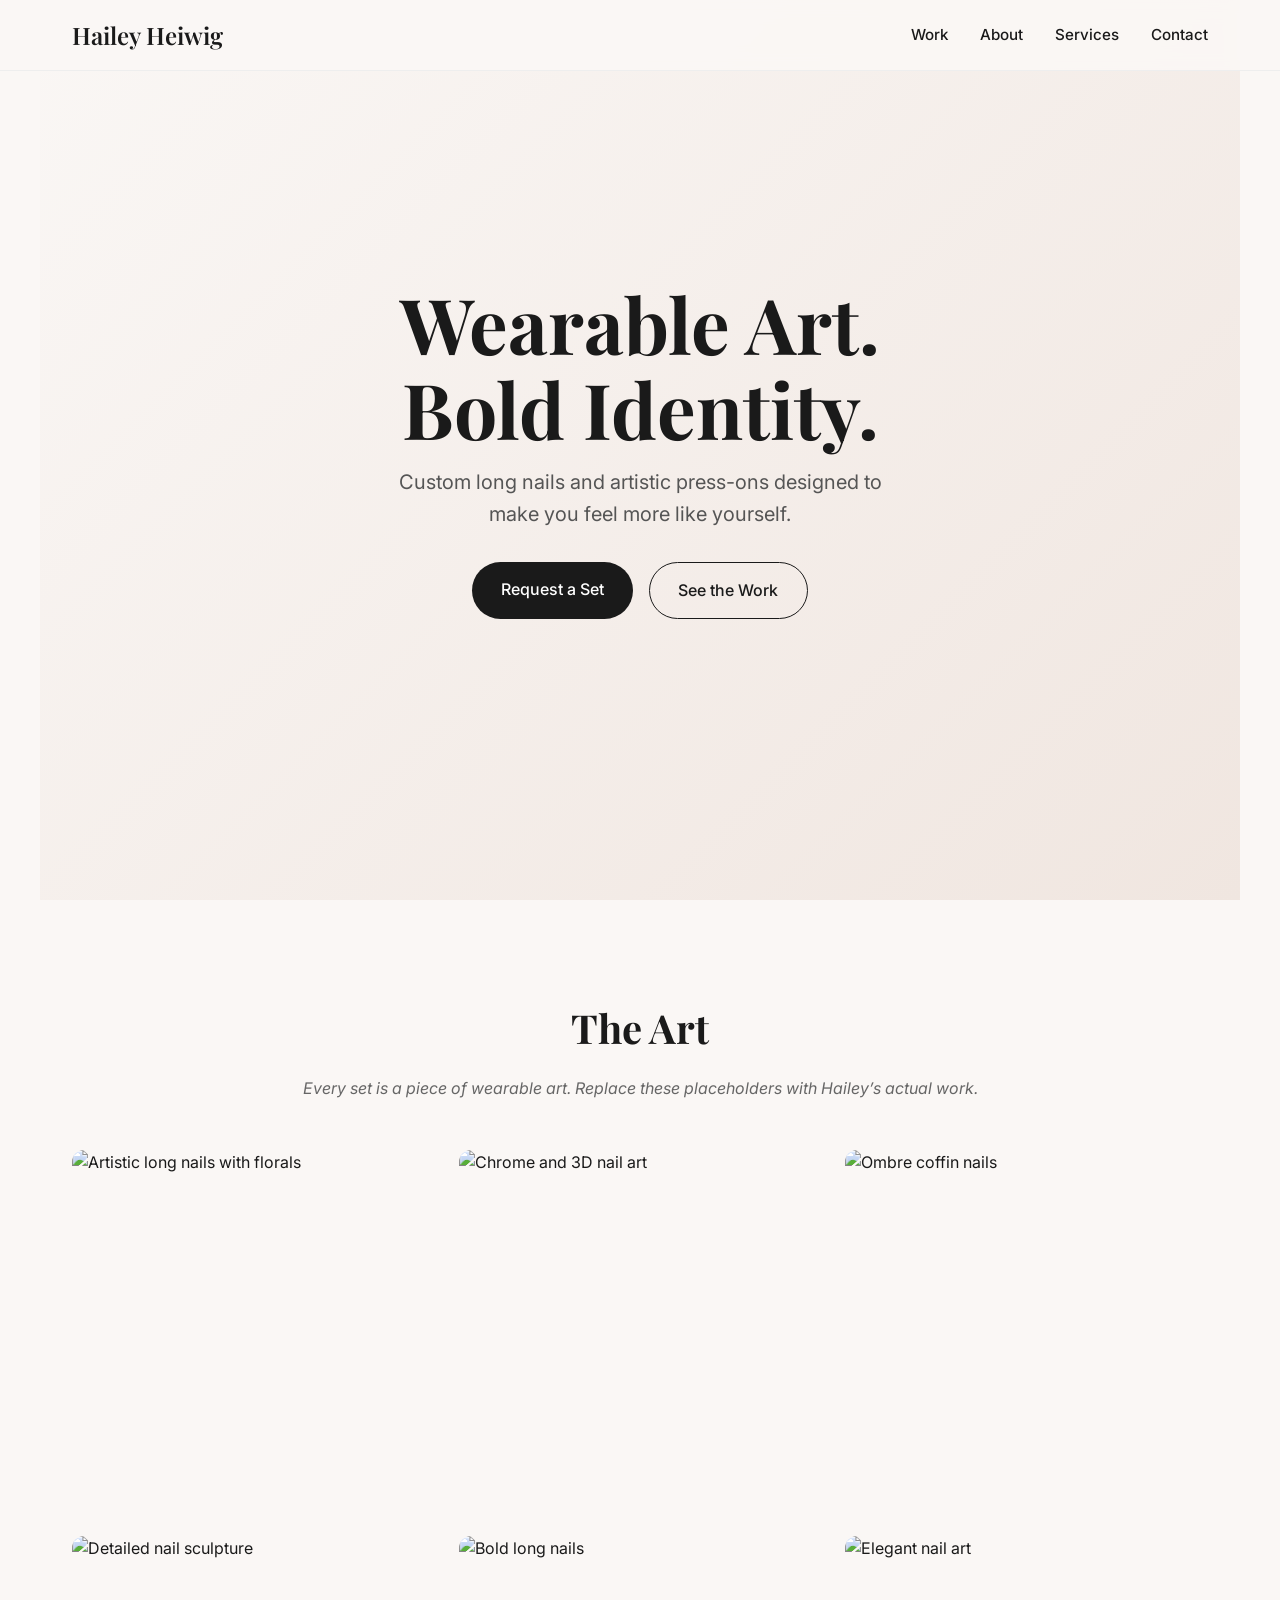
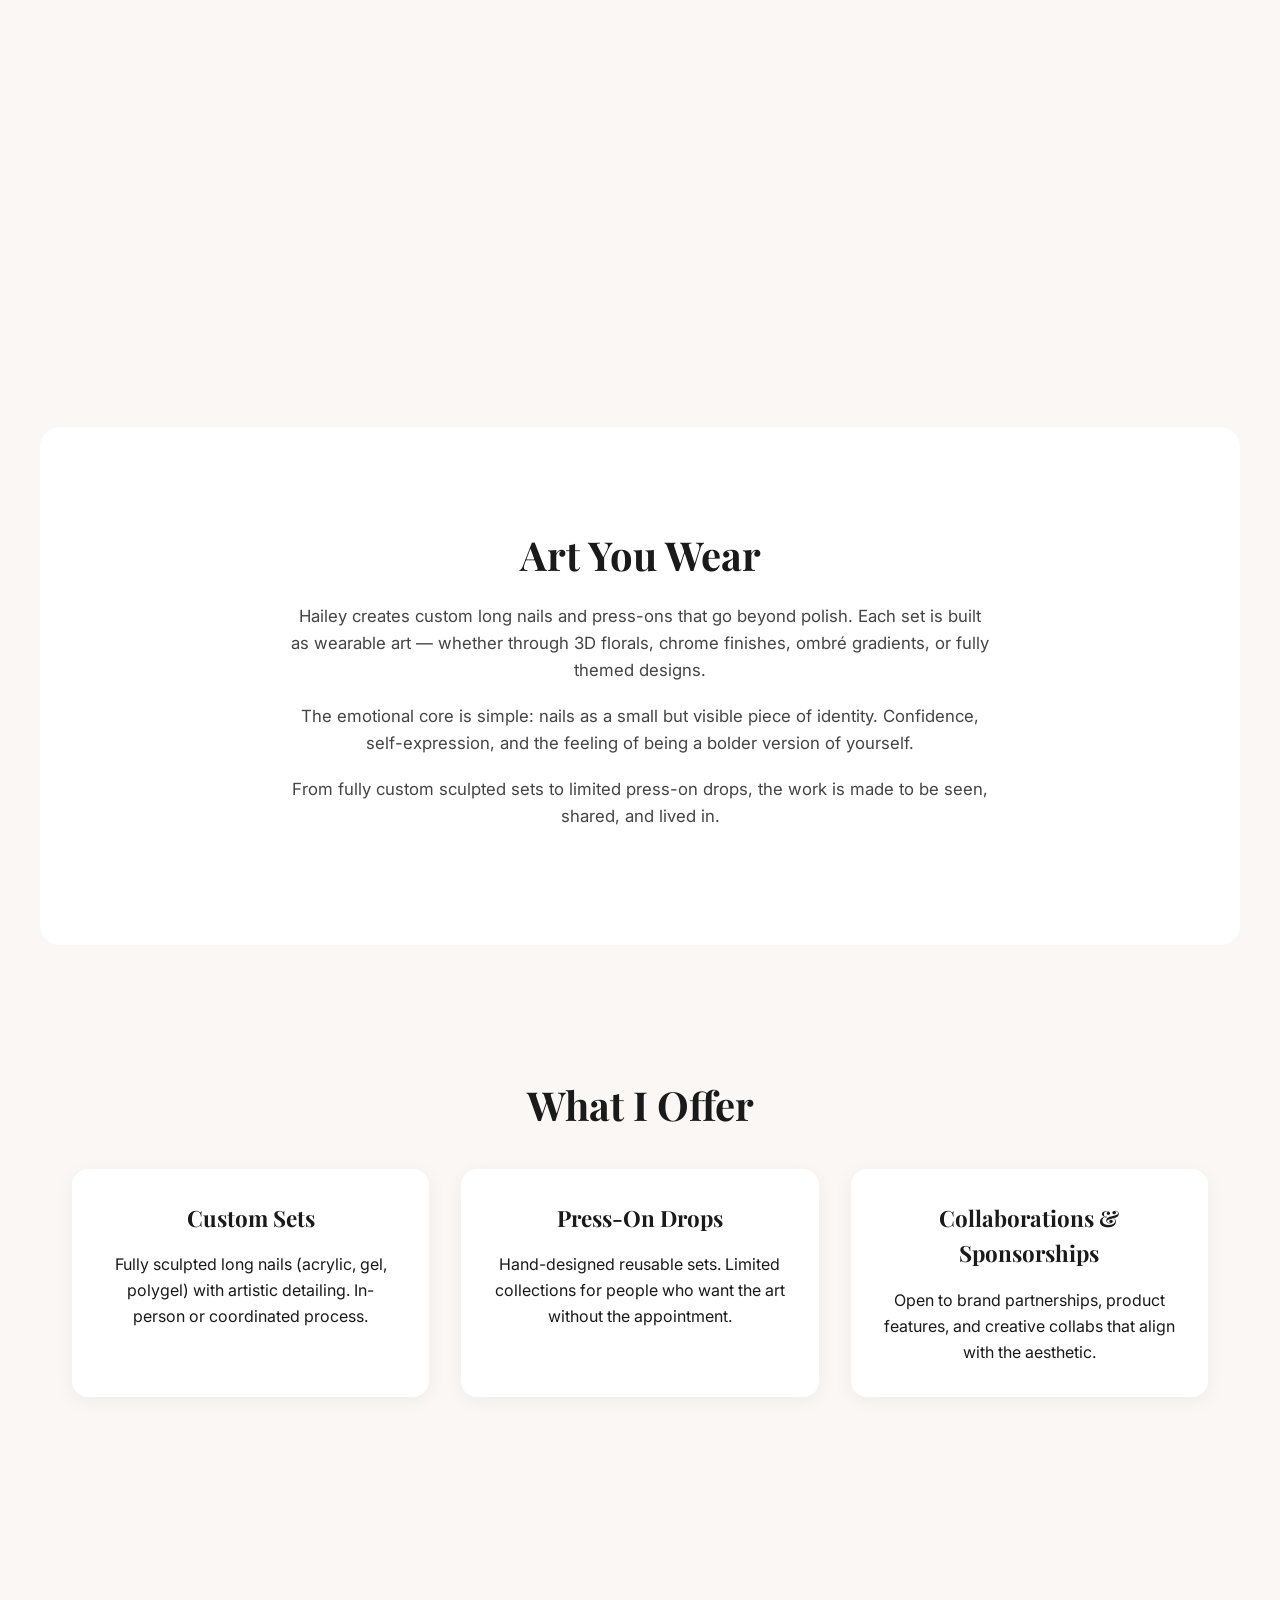
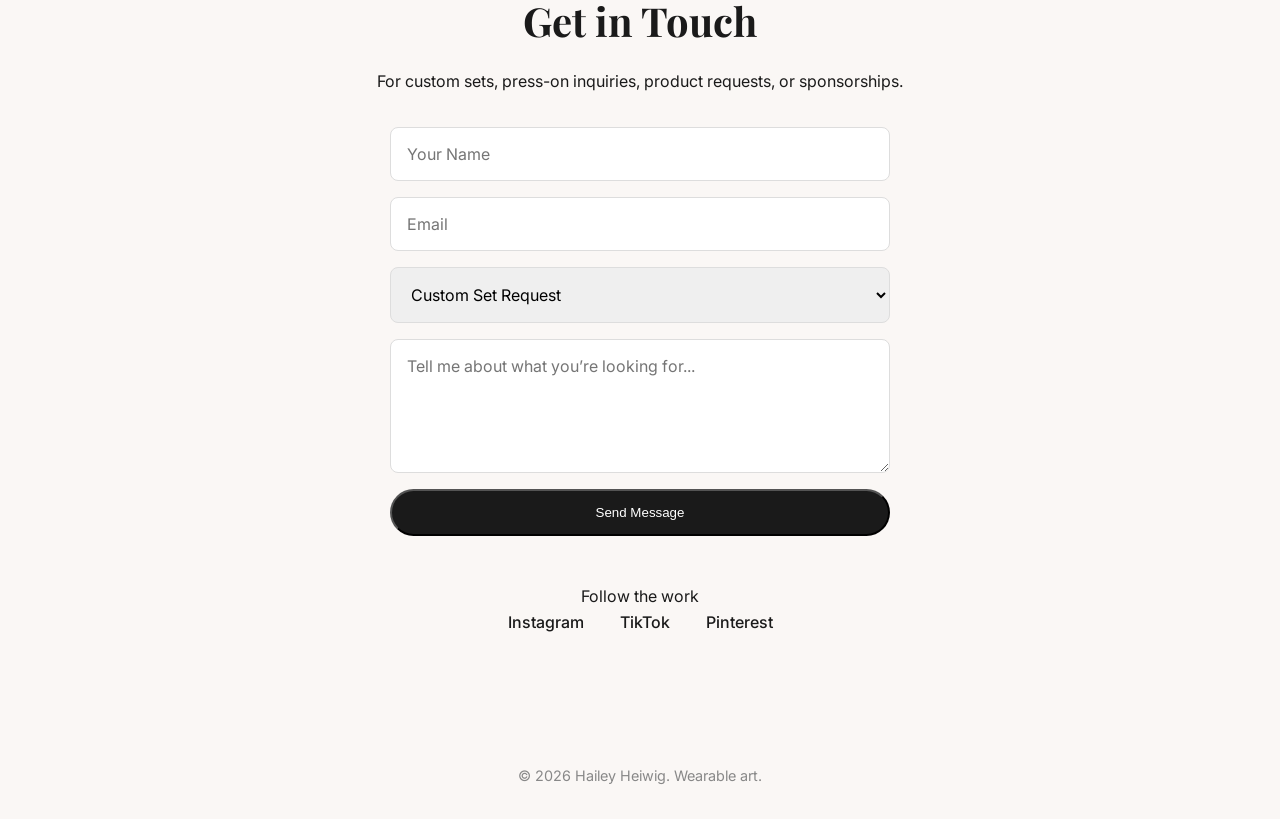
==== index.html @ c72486df "Initial website structure and content for Hailey Heiwig nails site" ====
<!DOCTYPE html>
<html lang="en">
<head>
  <meta charset="UTF-8">
  <meta name="viewport" content="width=device-width, initial-scale=1.0">
  <title>Hailey Heiwig | Wearable Nail Art</title>
  <meta name="description" content="Custom long nails, artistic press-ons, and wearable art by Hailey Heiwig. Book custom sets, shop drops, or inquire about collaborations.">
  <link rel="stylesheet" href="styles.css">
  <link rel="preconnect" href="https://fonts.googleapis.com">
  <link rel="preconnect" href="https://fonts.gstatic.com" crossorigin>
  <link href="https://fonts.googleapis.com/css2?family=Playfair+Display:wght@400;600;700&family=Inter:wght@300;400;500;600&display=swap" rel="stylesheet">
</head>
<body>
  <header>
    <nav>
      <div class="logo">Hailey Heiwig</div>
      <ul class="nav-links">
        <li><a href="#gallery">Work</a></li>
        <li><a href="#about">About</a></li>
        <li><a href="#services">Services</a></li>
        <li><a href="#contact">Contact</a></li>
      </ul>
    </nav>
  </header>

  <section class="hero">
    <div class="hero-content">
      <h1>Wearable Art.<br>Bold Identity.</h1>
      <p>Custom long nails and artistic press-ons designed to make you feel more like yourself.</p>
      <div class="hero-buttons">
        <a href="#contact" class="btn primary">Request a Set</a>
        <a href="#gallery" class="btn secondary">See the Work</a>
      </div>
    </div>
  </section>

  <section id="gallery" class="gallery">
    <h2>The Art</h2>
    <p class="section-subtitle">Every set is a piece of wearable art. Replace these placeholders with Hailey’s actual work.</p>
    <div class="gallery-grid">
      <div class="gallery-item"><img src="https://images.unsplash.com/photo-1604654894610-df63bc536371?w=800&q=80" alt="Artistic long nails with florals"><div class="overlay">Stiletto Floral</div></div>
      <div class="gallery-item"><img src="https://images.unsplash.com/photo-1519014816548-bf5fe059798b?w=800&q=80" alt="Chrome and 3D nail art"><div class="overlay">Chrome & 3D</div></div>
      <div class="gallery-item"><img src="https://images.unsplash.com/photo-1596704017254-9b121068ec31?w=800&q=80" alt="Ombre coffin nails"><div class="overlay">Coffin Ombré</div></div>
      <div class="gallery-item"><img src="https://images.unsplash.com/photo-1522335789203-aabd1fc54bc9?w=800&q=80" alt="Detailed nail sculpture"><div class="overlay">Sculpted Detail</div></div>
      <div class="gallery-item"><img src="https://images.unsplash.com/photo-1607779097040-26e80aa78e66?w=800&q=80" alt="Bold long nails"><div class="overlay">Bold Length</div></div>
      <div class="gallery-item"><img src="https://images.unsplash.com/photo-1515886657613-9f3515b0c78f?w=800&q=80" alt="Elegant nail art"><div class="overlay">Elegant Finish</div></div>
    </div>
  </section>

  <section id="about" class="about">
    <div class="about-content">
      <h2>Art You Wear</h2>
      <p>Hailey creates custom long nails and press-ons that go beyond polish. Each set is built as wearable art — whether through 3D florals, chrome finishes, ombré gradients, or fully themed designs.</p>
      <p>The emotional core is simple: nails as a small but visible piece of identity. Confidence, self-expression, and the feeling of being a bolder version of yourself.</p>
      <p>From fully custom sculpted sets to limited press-on drops, the work is made to be seen, shared, and lived in.</p>
    </div>
  </section>

  <section id="services" class="services">
    <h2>What I Offer</h2>
    <div class="services-grid">
      <div class="service-card">
        <h3>Custom Sets</h3>
        <p>Fully sculpted long nails (acrylic, gel, polygel) with artistic detailing. In-person or coordinated process.</p>
      </div>
      <div class="service-card">
        <h3>Press-On Drops</h3>
        <p>Hand-designed reusable sets. Limited collections for people who want the art without the appointment.</p>
      </div>
      <div class="service-card">
        <h3>Collaborations & Sponsorships</h3>
        <p>Open to brand partnerships, product features, and creative collabs that align with the aesthetic.</p>
      </div>
    </div>
  </section>

  <section id="contact" class="contact">
    <h2>Get in Touch</h2>
    <p>For custom sets, press-on inquiries, product requests, or sponsorships.</p>
    <form class="contact-form" action="https://formspree.io/f/YOUR_FORM_ID" method="POST">
      <input type="text" name="name" placeholder="Your Name" required>
      <input type="email" name="email" placeholder="Email" required>
      <select name="inquiry_type">
        <option value="custom">Custom Set Request</option>
        <option value="presson">Press-On Inquiry</option>
        <option value="sponsorship">Sponsorship / Collaboration</option>
        <option value="other">Other</option>
      </select>
      <textarea name="message" placeholder="Tell me about what you’re looking for..." rows="5" required></textarea>
      <button type="submit" class="btn primary">Send Message</button>
    </form>
    <div class="socials">
      <p>Follow the work</p>
      <!-- Update these with actual accounts -->
      <a href="https://instagram.com/" target="_blank" rel="noopener">Instagram</a>
      <a href="https://tiktok.com/" target="_blank" rel="noopener">TikTok</a>
      <a href="https://pinterest.com/" target="_blank" rel="noopener">Pinterest</a>
    </div>
  </section>

  <footer>
    <p>&copy; 2026 Hailey Heiwig. Wearable art.</p>
  </footer>

  <script src="script.js"></script>
</body>
</html>
---- styles.css ----
* {
  margin: 0;
  padding: 0;
  box-sizing: border-box;
}

body {
  font-family: 'Inter', sans-serif;
  color: #1a1a1a;
  background: #faf7f5;
  line-height: 1.6;
}

header {
  position: fixed;
  top: 0;
  width: 100%;
  background: rgba(250, 247, 245, 0.95);
  backdrop-filter: blur(10px);
  z-index: 100;
  border-bottom: 1px solid #eee;
}

nav {
  max-width: 1200px;
  margin: 0 auto;
  padding: 1rem 2rem;
  display: flex;
  justify-content: space-between;
  align-items: center;
}

.logo {
  font-family: 'Playfair Display', serif;
  font-size: 1.5rem;
  font-weight: 600;
}

.nav-links {
  display: flex;
  list-style: none;
  gap: 2rem;
}

.nav-links a {
  text-decoration: none;
  color: #1a1a1a;
  font-weight: 500;
  font-size: 0.95rem;
}

.hero {
  height: 100vh;
  display: flex;
  align-items: center;
  justify-content: center;
  text-align: center;
  background: linear-gradient(135deg, #faf7f5 0%, #f0e6e0 100%);
  padding: 2rem;
}

.hero h1 {
  font-family: 'Playfair Display', serif;
  font-size: clamp(2.8rem, 6vw, 5rem);
  font-weight: 700;
  line-height: 1.1;
  margin-bottom: 1rem;
}

.hero p {
  font-size: 1.25rem;
  max-width: 500px;
  margin: 0 auto 2rem;
  color: #555;
}

.hero-buttons {
  display: flex;
  gap: 1rem;
  justify-content: center;
  flex-wrap: wrap;
}

.btn {
  padding: 0.9rem 1.8rem;
  border-radius: 50px;
  text-decoration: none;
  font-weight: 500;
  display: inline-block;
  transition: all 0.3s ease;
}

.btn.primary {
  background: #1a1a1a;
  color: white;
}

.btn.primary:hover {
  background: #333;
}

.btn.secondary {
  background: transparent;
  color: #1a1a1a;
  border: 1.5px solid #1a1a1a;
}

.btn.secondary:hover {
  background: #1a1a1a;
  color: white;
}

section {
  padding: 6rem 2rem;
  max-width: 1200px;
  margin: 0 auto;
}

h2 {
  font-family: 'Playfair Display', serif;
  font-size: 2.5rem;
  text-align: center;
  margin-bottom: 1rem;
}

.section-subtitle {
  text-align: center;
  color: #666;
  margin-bottom: 3rem;
  font-style: italic;
}

.gallery-grid {
  display: grid;
  grid-template-columns: repeat(auto-fit, minmax(280px, 1fr));
  gap: 1.5rem;
}

.gallery-item {
  position: relative;
  overflow: hidden;
  border-radius: 12px;
  aspect-ratio: 1;
}

.gallery-item img {
  width: 100%;
  height: 100%;
  object-fit: cover;
  transition: transform 0.5s ease;
}

.gallery-item:hover img {
  transform: scale(1.05);
}

.overlay {
  position: absolute;
  bottom: 0;
  left: 0;
  right: 0;
  background: linear-gradient(transparent, rgba(0,0,0,0.7));
  color: white;
  padding: 1.5rem 1rem 1rem;
  font-weight: 500;
  transform: translateY(100%);
  transition: transform 0.3s ease;
}

.gallery-item:hover .overlay {
  transform: translateY(0);
}

.about {
  background: white;
  border-radius: 20px;
  margin: 2rem auto;
}

.about-content {
  max-width: 700px;
  margin: 0 auto;
  text-align: center;
}

.about p {
  margin-bottom: 1.2rem;
  font-size: 1.05rem;
  color: #444;
}

.services-grid {
  display: grid;
  grid-template-columns: repeat(auto-fit, minmax(280px, 1fr));
  gap: 2rem;
  margin-top: 2rem;
}

.service-card {
  background: white;
  padding: 2rem;
  border-radius: 16px;
  box-shadow: 0 4px 20px rgba(0,0,0,0.05);
  text-align: center;
}

.service-card h3 {
  font-family: 'Playfair Display', serif;
  margin-bottom: 1rem;
  font-size: 1.4rem;
}

.contact {
  text-align: center;
}

.contact-form {
  max-width: 500px;
  margin: 2rem auto;
  display: flex;
  flex-direction: column;
  gap: 1rem;
}

.contact-form input,
.contact-form select,
.contact-form textarea {
  padding: 1rem;
  border: 1px solid #ddd;
  border-radius: 8px;
  font-family: inherit;
  font-size: 1rem;
}

.contact-form textarea {
  resize: vertical;
}

.socials {
  margin-top: 3rem;
}

.socials a {
  margin: 0 1rem;
  color: #1a1a1a;
  text-decoration: none;
  font-weight: 500;
  border-bottom: 1px solid transparent;
}

.socials a:hover {
  border-bottom-color: #1a1a1a;
}

footer {
  text-align: center;
  padding: 2rem;
  color: #888;
  font-size: 0.9rem;
}

@media (max-width: 768px) {
  .nav-links {
    display: none;
  }
  .hero h1 {
    font-size: 2.5rem;
  }
  section {
    padding: 4rem 1.5rem;
  }
}
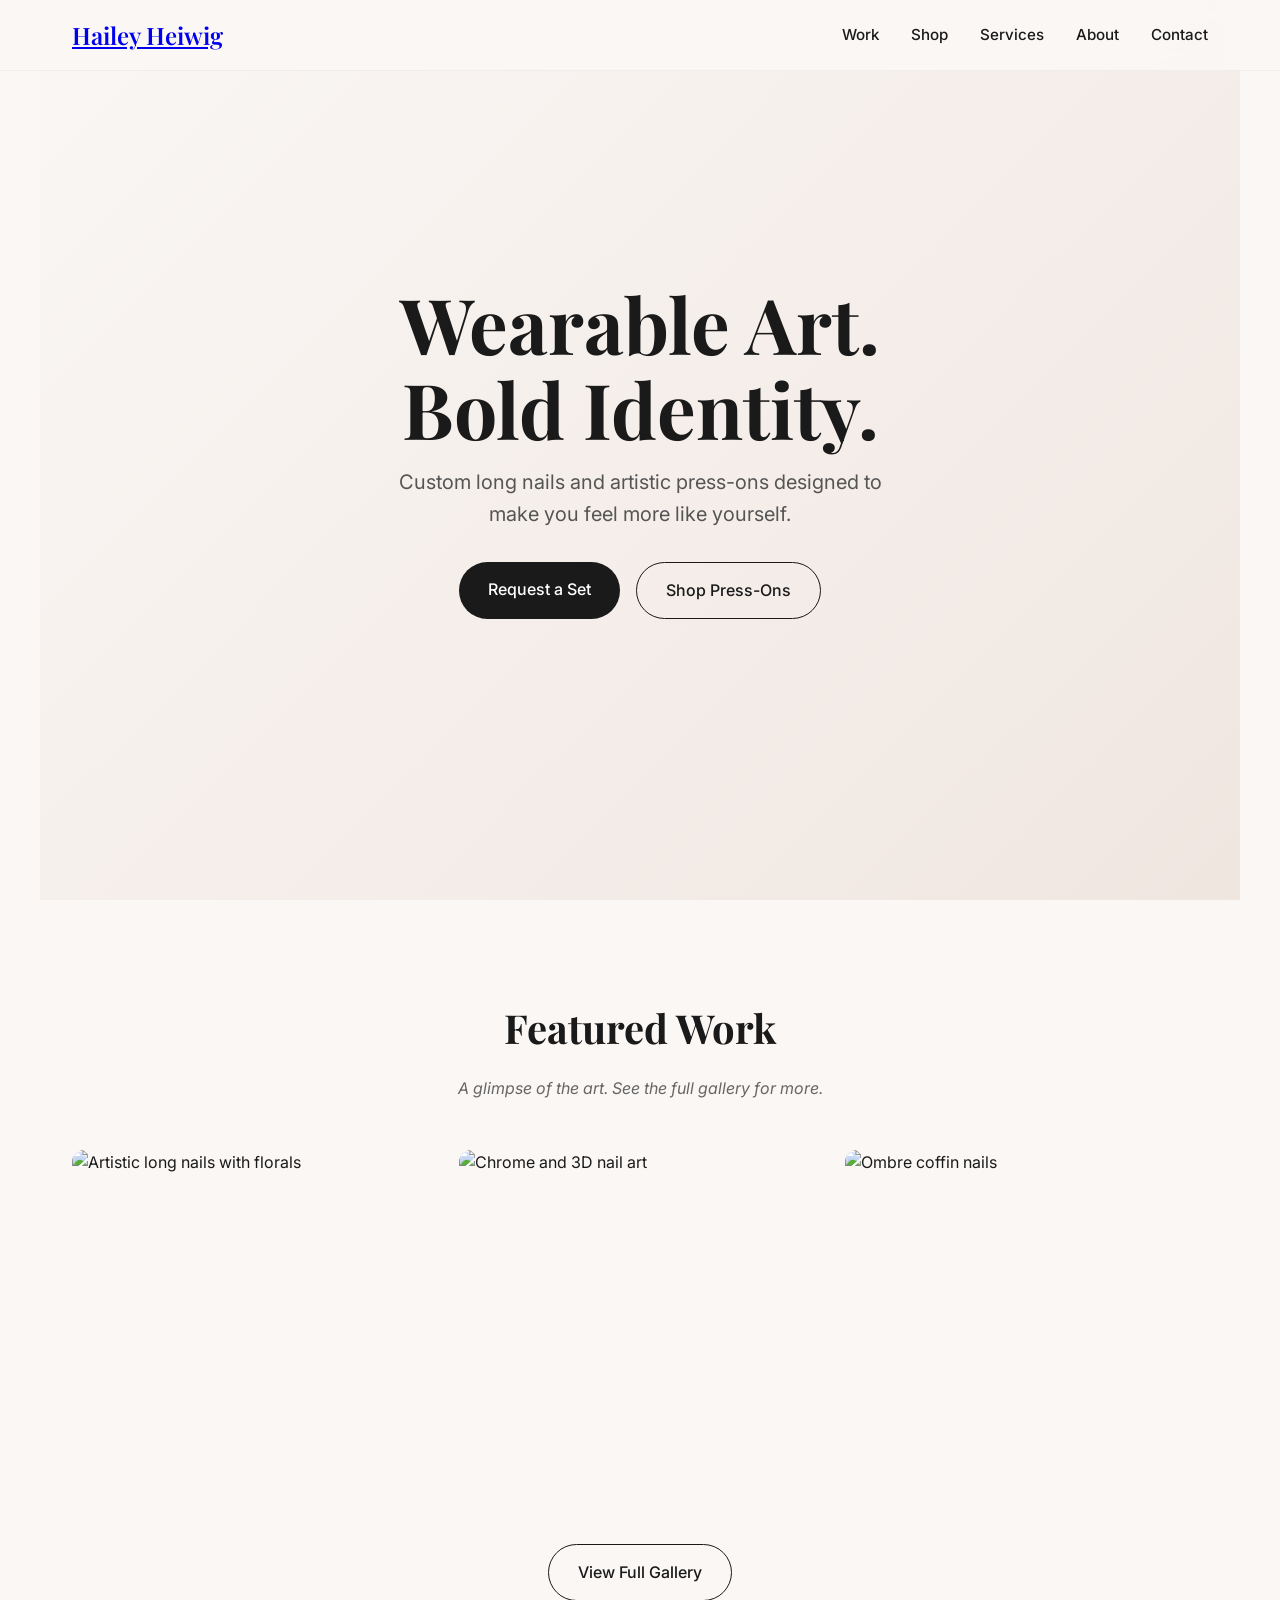
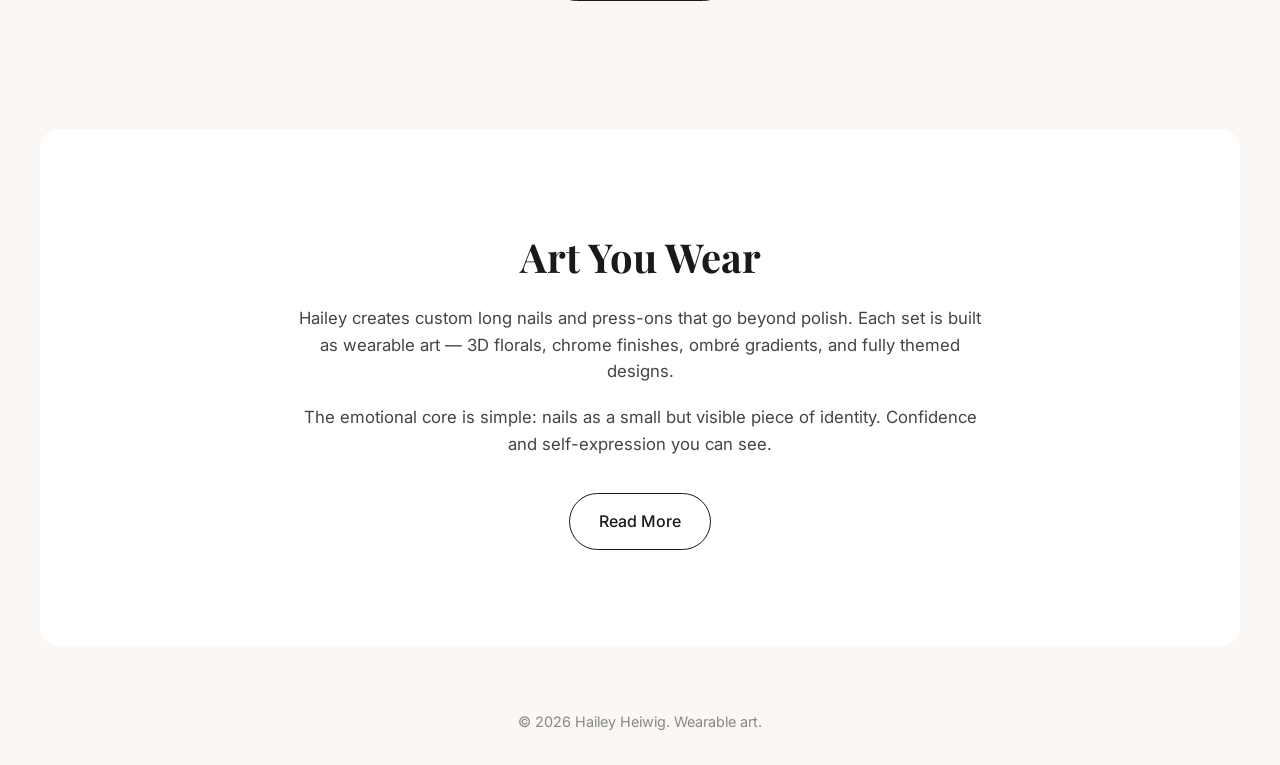
==== commit 791dcb1d: "Add multi-page structure and press-on shop section" ====
--- a/index.html
+++ b/index.html
@@ -4,7 +4,7 @@
   <meta charset="UTF-8">
   <meta name="viewport" content="width=device-width, initial-scale=1.0">
   <title>Hailey Heiwig | Wearable Nail Art</title>
-  <meta name="description" content="Custom long nails, artistic press-ons, and wearable art by Hailey Heiwig. Book custom sets, shop drops, or inquire about collaborations.">
+  <meta name="description" content="Custom long nails, artistic press-ons, and wearable art by Hailey Heiwig.">
   <link rel="stylesheet" href="styles.css">
   <link rel="preconnect" href="https://fonts.googleapis.com">
   <link rel="preconnect" href="https://fonts.gstatic.com" crossorigin>
@@ -13,12 +13,13 @@
 <body>
   <header>
     <nav>
-      <div class="logo">Hailey Heiwig</div>
+      <a href="index.html" class="logo">Hailey Heiwig</a>
       <ul class="nav-links">
-        <li><a href="#gallery">Work</a></li>
-        <li><a href="#about">About</a></li>
-        <li><a href="#services">Services</a></li>
-        <li><a href="#contact">Contact</a></li>
+        <li><a href="gallery.html">Work</a></li>
+        <li><a href="shop.html">Shop</a></li>
+        <li><a href="services.html">Services</a></li>
+        <li><a href="about.html">About</a></li>
+        <li><a href="contact.html">Contact</a></li>
       </ul>
     </nav>
   </header>
@@ -28,80 +29,37 @@
       <h1>Wearable Art.<br>Bold Identity.</h1>
       <p>Custom long nails and artistic press-ons designed to make you feel more like yourself.</p>
       <div class="hero-buttons">
-        <a href="#contact" class="btn primary">Request a Set</a>
-        <a href="#gallery" class="btn secondary">See the Work</a>
+        <a href="contact.html" class="btn primary">Request a Set</a>
+        <a href="shop.html" class="btn secondary">Shop Press-Ons</a>
       </div>
     </div>
   </section>
 
-  <section id="gallery" class="gallery">
-    <h2>The Art</h2>
-    <p class="section-subtitle">Every set is a piece of wearable art. Replace these placeholders with Hailey’s actual work.</p>
+  <section class="gallery">
+    <h2>Featured Work</h2>
+    <p class="section-subtitle">A glimpse of the art. See the full gallery for more.</p>
     <div class="gallery-grid">
       <div class="gallery-item"><img src="https://images.unsplash.com/photo-1604654894610-df63bc536371?w=800&q=80" alt="Artistic long nails with florals"><div class="overlay">Stiletto Floral</div></div>
       <div class="gallery-item"><img src="https://images.unsplash.com/photo-1519014816548-bf5fe059798b?w=800&q=80" alt="Chrome and 3D nail art"><div class="overlay">Chrome & 3D</div></div>
       <div class="gallery-item"><img src="https://images.unsplash.com/photo-1596704017254-9b121068ec31?w=800&q=80" alt="Ombre coffin nails"><div class="overlay">Coffin Ombré</div></div>
-      <div class="gallery-item"><img src="https://images.unsplash.com/photo-1522335789203-aabd1fc54bc9?w=800&q=80" alt="Detailed nail sculpture"><div class="overlay">Sculpted Detail</div></div>
-      <div class="gallery-item"><img src="https://images.unsplash.com/photo-1607779097040-26e80aa78e66?w=800&q=80" alt="Bold long nails"><div class="overlay">Bold Length</div></div>
-      <div class="gallery-item"><img src="https://images.unsplash.com/photo-1515886657613-9f3515b0c78f?w=800&q=80" alt="Elegant nail art"><div class="overlay">Elegant Finish</div></div>
+    </div>
+    <div style="text-align:center; margin-top:2rem;">
+      <a href="gallery.html" class="btn secondary">View Full Gallery</a>
     </div>
   </section>
 
-  <section id="about" class="about">
+  <section class="about">
     <div class="about-content">
       <h2>Art You Wear</h2>
-      <p>Hailey creates custom long nails and press-ons that go beyond polish. Each set is built as wearable art — whether through 3D florals, chrome finishes, ombré gradients, or fully themed designs.</p>
-      <p>The emotional core is simple: nails as a small but visible piece of identity. Confidence, self-expression, and the feeling of being a bolder version of yourself.</p>
-      <p>From fully custom sculpted sets to limited press-on drops, the work is made to be seen, shared, and lived in.</p>
-    </div>
-  </section>
-
-  <section id="services" class="services">
-    <h2>What I Offer</h2>
-    <div class="services-grid">
-      <div class="service-card">
-        <h3>Custom Sets</h3>
-        <p>Fully sculpted long nails (acrylic, gel, polygel) with artistic detailing. In-person or coordinated process.</p>
-      </div>
-      <div class="service-card">
-        <h3>Press-On Drops</h3>
-        <p>Hand-designed reusable sets. Limited collections for people who want the art without the appointment.</p>
-      </div>
-      <div class="service-card">
-        <h3>Collaborations & Sponsorships</h3>
-        <p>Open to brand partnerships, product features, and creative collabs that align with the aesthetic.</p>
-      </div>
-    </div>
-  </section>
-
-  <section id="contact" class="contact">
-    <h2>Get in Touch</h2>
-    <p>For custom sets, press-on inquiries, product requests, or sponsorships.</p>
-    <form class="contact-form" action="https://formspree.io/f/YOUR_FORM_ID" method="POST">
-      <input type="text" name="name" placeholder="Your Name" required>
-      <input type="email" name="email" placeholder="Email" required>
-      <select name="inquiry_type">
-        <option value="custom">Custom Set Request</option>
-        <option value="presson">Press-On Inquiry</option>
-        <option value="sponsorship">Sponsorship / Collaboration</option>
-        <option value="other">Other</option>
-      </select>
-      <textarea name="message" placeholder="Tell me about what you’re looking for..." rows="5" required></textarea>
-      <button type="submit" class="btn primary">Send Message</button>
-    </form>
-    <div class="socials">
-      <p>Follow the work</p>
-      <!-- Update these with actual accounts -->
-      <a href="https://instagram.com/" target="_blank" rel="noopener">Instagram</a>
-      <a href="https://tiktok.com/" target="_blank" rel="noopener">TikTok</a>
-      <a href="https://pinterest.com/" target="_blank" rel="noopener">Pinterest</a>
+      <p>Hailey creates custom long nails and press-ons that go beyond polish. Each set is built as wearable art — 3D florals, chrome finishes, ombré gradients, and fully themed designs.</p>
+      <p>The emotional core is simple: nails as a small but visible piece of identity. Confidence and self-expression you can see.</p>
+      <a href="about.html" class="btn secondary" style="margin-top:1rem;">Read More</a>
     </div>
   </section>
 
   <footer>
     <p>&copy; 2026 Hailey Heiwig. Wearable art.</p>
   </footer>
-
   <script src="script.js"></script>
 </body>
 </html>
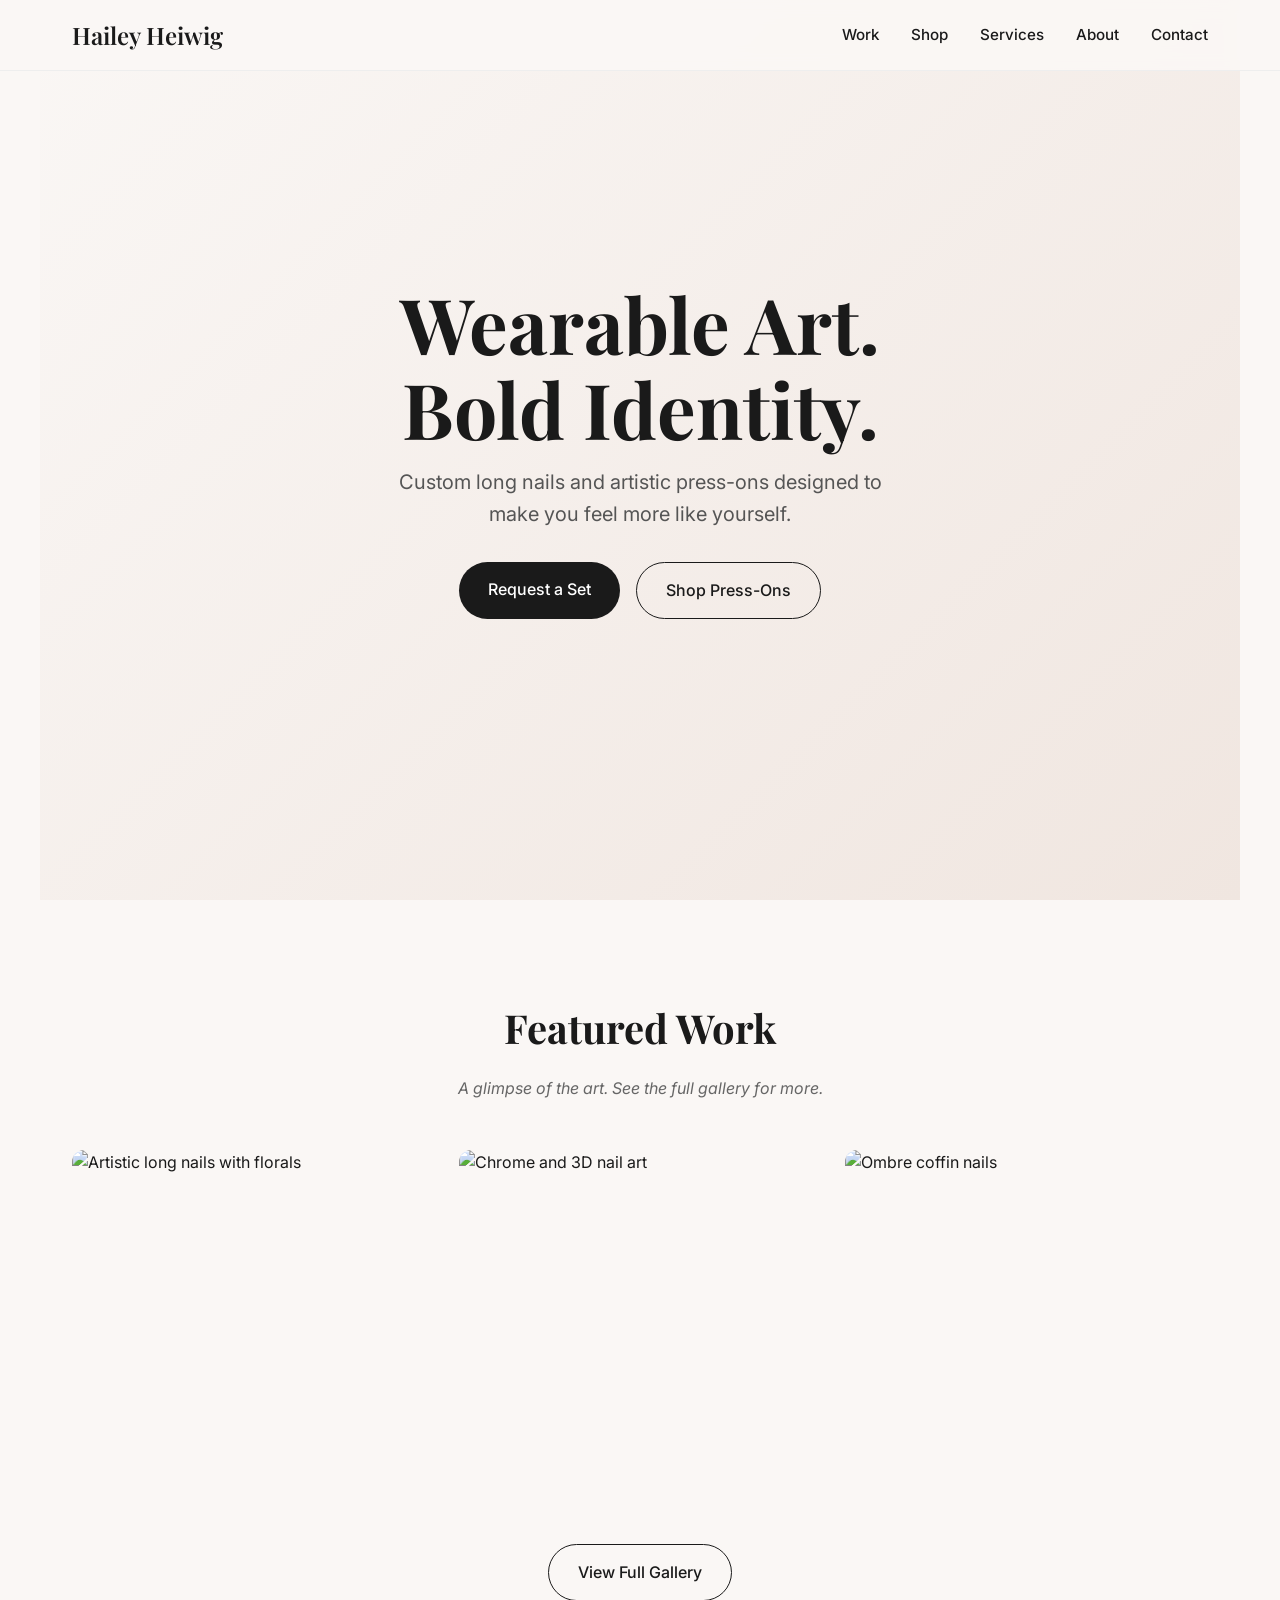
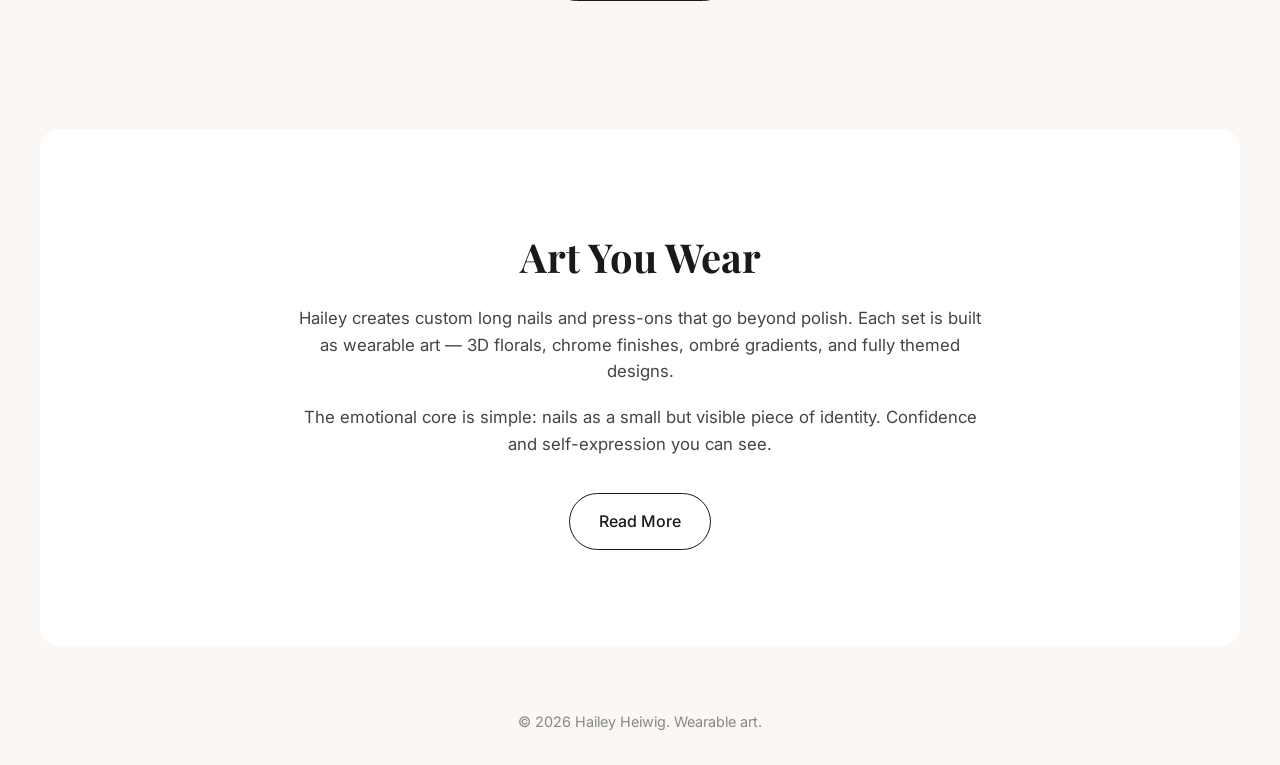
==== commit e0c44110: "Add hamburger button for mobile menu" ====
--- a/index.html
+++ b/index.html
@@ -14,6 +14,11 @@
   <header>
     <nav>
       <a href="index.html" class="logo">Hailey Heiwig</a>
+      <button class="hamburger" aria-label="Menu">
+        <span></span>
+        <span></span>
+        <span></span>
+      </button>
       <ul class="nav-links">
         <li><a href="gallery.html">Work</a></li>
         <li><a href="shop.html">Shop</a></li>
--- a/styles.css
+++ b/styles.css
@@ -34,6 +34,8 @@
   font-family: 'Playfair Display', serif;
   font-size: 1.5rem;
   font-weight: 600;
+  text-decoration: none;
+  color: #1a1a1a;
 }
 
 .nav-links {
@@ -47,6 +49,37 @@
   color: #1a1a1a;
   font-weight: 500;
   font-size: 0.95rem;
+}
+
+/* Hamburger */
+.hamburger {
+  display: none;
+  flex-direction: column;
+  gap: 5px;
+  cursor: pointer;
+  background: none;
+  border: none;
+  padding: 4px;
+}
+
+.hamburger span {
+  display: block;
+  width: 24px;
+  height: 2px;
+  background: #1a1a1a;
+  transition: all 0.3s ease;
+}
+
+.hamburger.active span:nth-child(1) {
+  transform: rotate(45deg) translate(5px, 5px);
+}
+
+.hamburger.active span:nth-child(2) {
+  opacity: 0;
+}
+
+.hamburger.active span:nth-child(3) {
+  transform: rotate(-45deg) translate(5px, -5px);
 }
 
 .hero {
@@ -259,14 +292,103 @@
   font-size: 0.9rem;
 }
 
+/* Mobile Responsive */
 @media (max-width: 768px) {
+  .hamburger {
+    display: flex;
+  }
+
   .nav-links {
+    position: absolute;
+    top: 100%;
+    left: 0;
+    right: 0;
+    background: rgba(250, 247, 245, 0.98);
+    flex-direction: column;
+    gap: 0;
+    padding: 1rem 0;
+    border-bottom: 1px solid #eee;
     display: none;
   }
+
+  .nav-links.active {
+    display: flex;
+  }
+
+  .nav-links li {
+    text-align: center;
+  }
+
+  .nav-links a {
+    display: block;
+    padding: 1rem;
+  }
+
+  .hero {
+    height: auto;
+    min-height: 100vh;
+    padding: 6rem 1.5rem 3rem;
+  }
+
   .hero h1 {
-    font-size: 2.5rem;
-  }
+    font-size: 2.4rem;
+  }
+
+  .hero p {
+    font-size: 1.1rem;
+  }
+
+  .hero-buttons {
+    flex-direction: column;
+    align-items: center;
+  }
+
+  .btn {
+    width: 100%;
+    max-width: 280px;
+    text-align: center;
+  }
+
   section {
-    padding: 4rem 1.5rem;
+    padding: 4rem 1.25rem;
+  }
+
+  h2 {
+    font-size: 2rem;
+  }
+
+  .gallery-grid,
+  .services-grid {
+    grid-template-columns: 1fr;
+  }
+
+  .service-card {
+    padding: 1.5rem;
+  }
+
+  .contact-form {
+    padding: 0 0.5rem;
+  }
+
+  table {
+    font-size: 0.9rem;
+  }
+
+  th, td {
+    padding: 0.6rem !important;
+  }
+}
+
+@media (max-width: 480px) {
+  .hero h1 {
+    font-size: 2rem;
+  }
+
+  nav {
+    padding: 0.8rem 1rem;
+  }
+
+  .logo {
+    font-size: 1.3rem;
   }
 }
